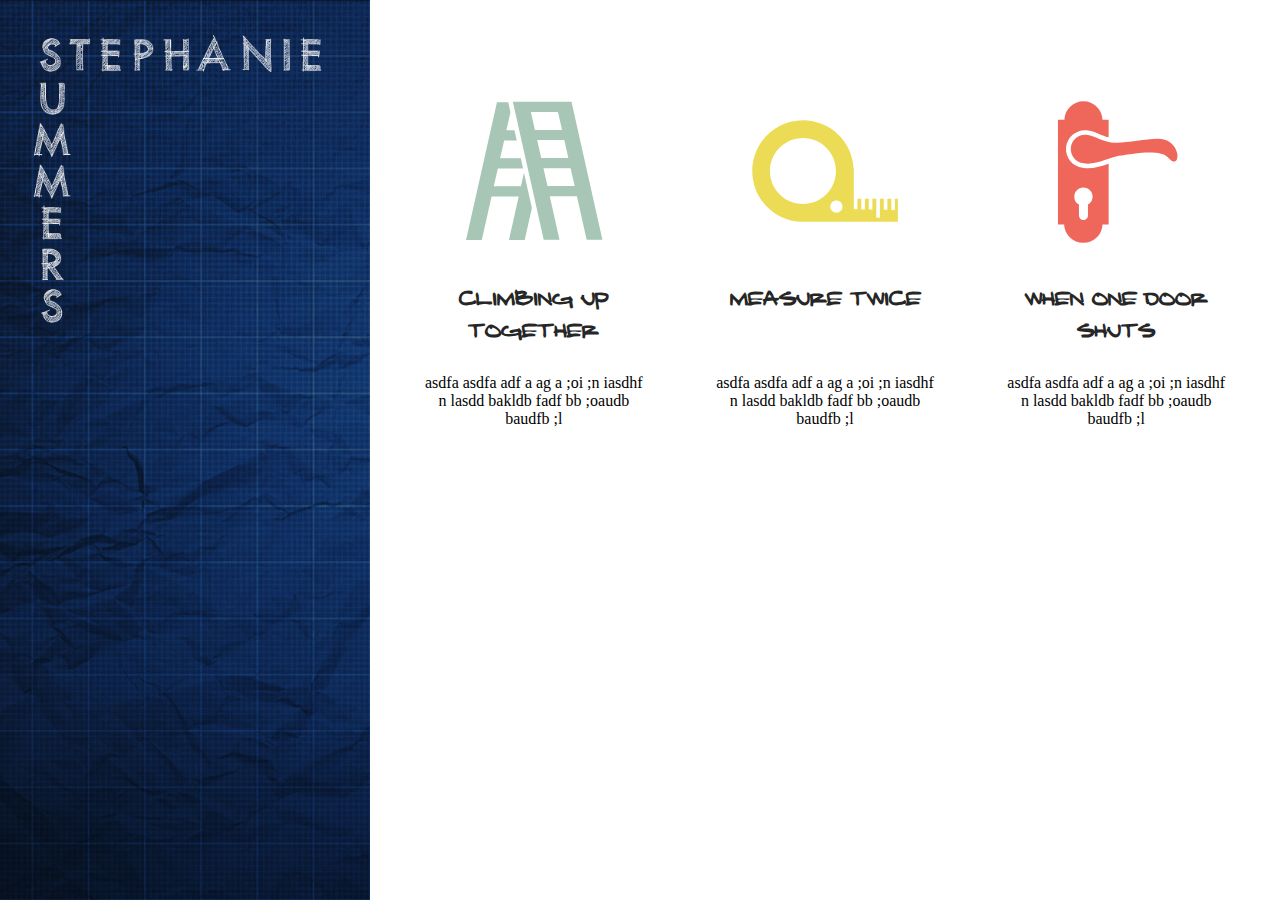
==== index.html @ c5d962e5 "initial" ====
<!DOCTYPE html>
<html lang="en">
  <head>
    <meta charset="utf-8">
    <title>Stephanie Summers Hill</title>
    <link rel="stylesheet" href="style.css">
    <link rel="icon" href="img/favicon.png">
  </head>
  <body>
    <div class="bg"></div>
    <div class="name">
    </div>
    <div class="content-wrapper">
      <div class="content">
        <div class="intro">
        </div>
        <div class="skillz-wrapper">
          <div class="skillz-item">
            <img src="img/ladder.svg"></img>
            <h2>Climbing up together</h2>
            <p>asdfa asdfa adf a ag a ;oi ;n iasdhf n lasdd bakldb fadf bb ;oaudb  baudfb ;l</p>
          </div>
          <div class="skillz-item">
            <img src="img/tape.svg"></img>
            <h2>Measure twice</h2>
            <p>asdfa asdfa adf a ag a ;oi ;n iasdhf n lasdd bakldb fadf bb ;oaudb  baudfb ;l</p>
          </div>
          <div class="skillz-item">
            <img src="img/door.svg"></img>
            <h2>When one door shuts</h2>
            <p>asdfa asdfa adf a ag a ;oi ;n iasdhf n lasdd bakldb fadf bb ;oaudb  baudfb ;l</p>
          </div>
        </div>
      </div>
    </div>
  </body>
</html
---- style.css ----
html, body  {
  width: 100%;
  height: auto;
  padding: 0;
  margin: 0 auto;
  font-size: 16px
}

@font-face {
    font-family: DA;
    src: url(fonts/damnarc.woff);
}

h2  {
  font-family: DA;
  color: #262626;
  font-size: 2rem;
  margin: 0;
  padding-bottom: 1rem;
  flex-grow: 1;
}

.bg  {
  background-image: url('img/bg.jpeg');
  background-position: center center;
  background-size: cover;
  background-repeat : no-repeat;
  height: 100vh;
  width: 100vw;
  padding: 0;
  margin: 0 auto;
  display: inline-block;
  position: fixed;
  z-index: -1;
}

.bg:after {
  content: "";
  position: absolute;
  width: 100vw;
  height: 100vh;
  margin: 0;
  padding: 0;
  top: 0;
  left: 0;
  background: #000000;
  opacity: .45;
}

.name {
  position: fixed;
  z-index: 999;
  top: 2rem;
  left: 2rem;
  background-image: url('img/name.png');
  background-repeat: no-repeat;
  background-size: 100%;
  height: 300px;
  width: 300px;
}

.content-wrapper  {
  width: 100%;
  padding: 0 0 0 370px;
  /* max-width: 1200px; */
  margin: 0 auto;
  box-sizing: border-box;
}

.content  {
  margin: 0 auto;
  padding: 2rem 0;
  background: #fff;
  min-height: 100vh;
  box-sizing: border-box;
}

.intro  {

}

.skillz-wrapper {
  display: flex;
  flex-direction: row;
  justify-content: center;
  flex-wrap: wrap;
}

.skillz-item  {
  width: 32%;
  margin: 0;
  padding: 2rem;
  box-sizing: border-box;
  text-align: center;
  display: flex;
  flex-direction: column;
}

.skillz-item img  {
  padding: 2rem;
  width: 150px;
  height: auto;
  margin: 0 auto;
  text-align: center;
}
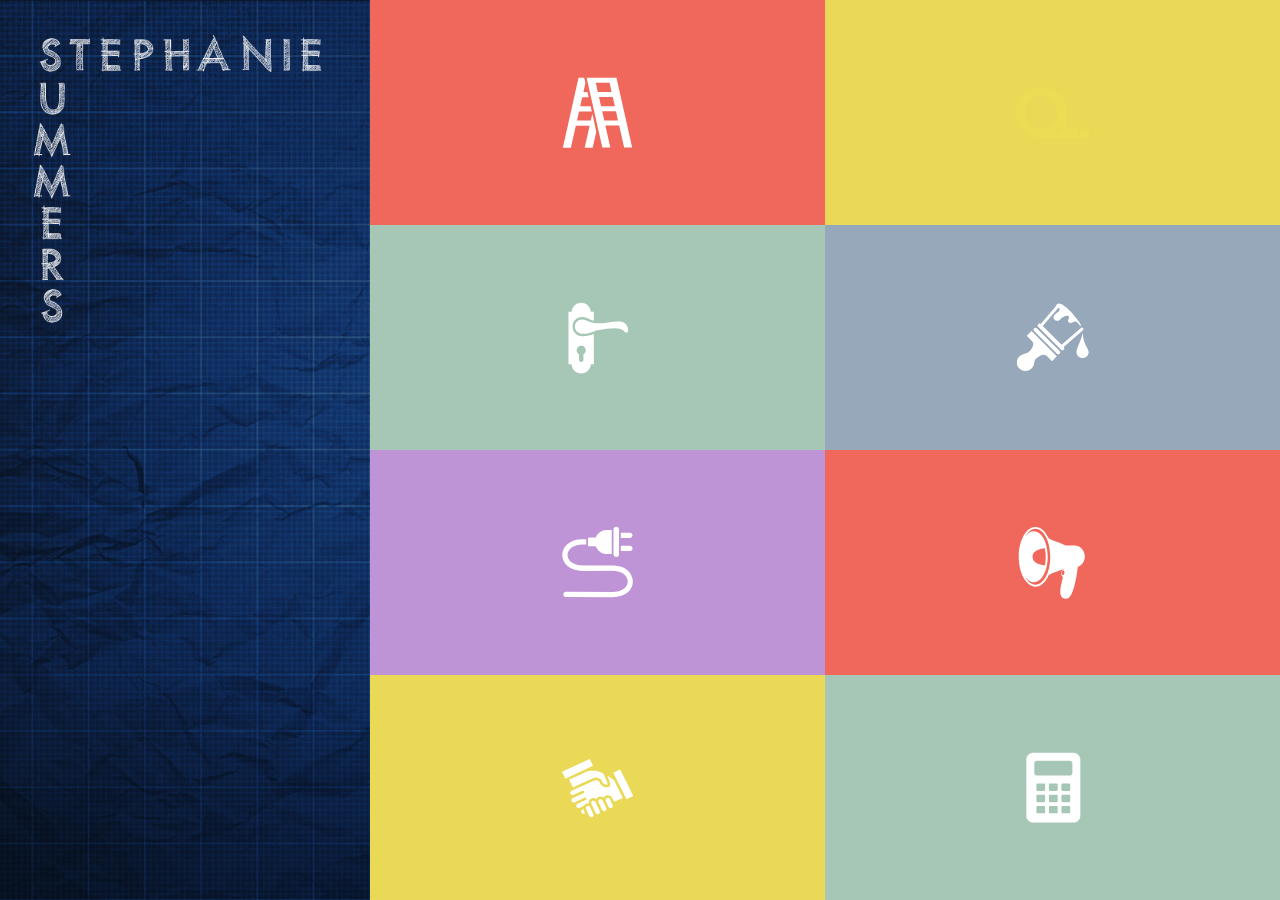
==== commit e3f77b65: "design" ====
--- a/index.html
+++ b/index.html
@@ -5,6 +5,7 @@
     <title>Stephanie Summers Hill</title>
     <link rel="stylesheet" href="style.css">
     <link rel="icon" href="img/favicon.png">
+    <link href="https://fonts.googleapis.com/css?family=Source+Sans+Pro:300,400" rel="stylesheet">
   </head>
   <body>
     <div class="bg"></div>
@@ -16,19 +17,76 @@
         </div>
         <div class="skillz-wrapper">
           <div class="skillz-item">
-            <img src="img/ladder.svg"></img>
-            <h2>Climbing up together</h2>
-            <p>asdfa asdfa adf a ag a ;oi ;n iasdhf n lasdd bakldb fadf bb ;oaudb  baudfb ;l</p>
+            <div class="skillz-item-wrapper" style="background: #f0675b;">
+              <img src="img/ladder.svg"></img>
+              <div class="skillz-item-content" style="background: #f0675b;">
+                <h2>Climbing up together</h2>
+                <p>In a customer facing role its so important not to forget your team! I look forward to working hard and collaborating with each part of the Design Foundry team.</p>
+              </div>
+            </div>
           </div>
           <div class="skillz-item">
-            <img src="img/tape.svg"></img>
-            <h2>Measure twice</h2>
-            <p>asdfa asdfa adf a ag a ;oi ;n iasdhf n lasdd bakldb fadf bb ;oaudb  baudfb ;l</p>
+            <div class="skillz-item-wrapper" style="background: #e9d956;">
+              <img src="img/tape.svg"></img>
+              <div class="skillz-item-content" style="background: #e9d956;">
+                <h2>Measure Twice</h2>
+                <p>I pride myself on taking copious notes and asking questions about small details. In events some people won’t even notice the tiny things, but they are a huge part of what brings it all together.</p>
+              </div>
+            </div>
           </div>
           <div class="skillz-item">
-            <img src="img/door.svg"></img>
-            <h2>When one door shuts</h2>
-            <p>asdfa asdfa adf a ag a ;oi ;n iasdhf n lasdd bakldb fadf bb ;oaudb  baudfb ;l</p>
+            <div class="skillz-item-wrapper" style="background: #a7c7b6;">
+              <img src="img/door.svg"></img>
+              <div class="skillz-item-content" style="background: #a7c7b6;">
+                <h2>When one door closes</h2>
+                <p>There are many times when things don’t go as planned; but what’s important is what happens next! Keeping a positive attitude and problem solving on the go are some of my strengths!</p>
+              </div>
+            </div>
+          </div>
+          <div class="skillz-item">
+            <div class="skillz-item-wrapper" style="background: #97a8ba;">
+              <img src="img/brush.svg"></img>
+              <div class="skillz-item-content" style="background: #97a8ba;">
+                <h2>Be bold</h2>
+                <p>The day after I moved into my new DC apartment I painted my bedroom the darkest green I could find. The boldness scared me a little, but I love to take a risk creatively! (It paid off!)</p>
+              </div>
+            </div>
+          </div>
+          <div class="skillz-item">
+            <div class="skillz-item-wrapper" style="background: #be94d6;">
+              <img src="img/cord.svg"></img>
+              <div class="skillz-item-content" style="background: #be94d6;">
+                <h2 style="text-decoration: line-through;">Failing to Prepare</h2>
+                <p>I naturally think three steps ahead. When I worked for ASP things always needed adjusting and working that into your timeline and supplies helped keep things on track.</p>
+              </div>
+            </div>
+          </div>
+          <div class="skillz-item">
+            <div class="skillz-item-wrapper" style="background: #f0675b;">
+              <img src="img/megaphone.svg"></img>
+              <div class="skillz-item-content" style="background: #f0675b;">
+                <h2>Communication is art</h2>
+                <p>I feel listening is just as important as asking questions. When working with #TeamDF or #DFclients ; ) I will work hard to keep the lines of communication open to ensure every detail is double checked and on point.</p>
+              </div>
+            </div>
+          </div>
+          <div class="skillz-item">
+            <div class="skillz-item-wrapper" style="background: #e9d956;">
+              <img src="img/shake.svg"></img>
+              <div class="skillz-item-content" style="background: #e9d956;">
+                <h2>Relationships are the Reason</h2>
+                <p>Hospitality is all about relationships. You cannot design an event without truly understanding your client. It would be a delight to attend networking events and represent #TeamDF and “our” marvelous work.</p>
+              </div>
+            </div>
+          </div>
+          <div class="skillz-item">
+            <div class="skillz-item-wrapper" style="background: #a7c7b6;">
+              <img src="img/calculator.svg"></img>
+              <div class="skillz-item-content" style="background: #a7c7b6;">
+                <h2>Budgets are the new black</h2>
+                <p>No one wants to talk money,  but scheduling for the unexpected and making sure the client feels value in their event while keeping a detailed budget can help make budgets a lighter topic. I know the importance of staying on budget and keeping a client informed along the way.</p>
+              </div>
+            </div>
           </div>
         </div>
       </div>
--- a/style.css
+++ b/style.css
@@ -13,11 +13,20 @@
 
 h2  {
   font-family: DA;
-  color: #262626;
+  color: #fff;
   font-size: 2rem;
   margin: 0;
   padding-bottom: 1rem;
+}
+
+p  {
+  font-family: Source Sans Pro, sans-serif;
+  color: #fff;
+  font-size: 1rem;
+  margin: 0;
+  padding-bottom: 1rem;
   flex-grow: 1;
+  /* font-weight: 300; */
 }
 
 .bg  {
@@ -69,7 +78,7 @@
 
 .content  {
   margin: 0 auto;
-  padding: 2rem 0;
+  /* padding: 2rem 0; */
   background: #fff;
   min-height: 100vh;
   box-sizing: border-box;
@@ -82,24 +91,64 @@
 .skillz-wrapper {
   display: flex;
   flex-direction: row;
-  justify-content: center;
+  justify-content: space-between;
   flex-wrap: wrap;
 }
 
 .skillz-item  {
-  width: 32%;
+  /* width: 32%; */
   margin: 0;
-  padding: 2rem;
+  /* padding: 2rem; */
   box-sizing: border-box;
   text-align: center;
   display: flex;
   flex-direction: column;
+  width: auto;
+  width: 50%;
 }
 
-.skillz-item img  {
+.skillz-item-wrapper {
+  /* background: #a7c7b6; */
+  width: 100%;
+  height: 25vh;
+  display: flex;
+  justify-content: center;
+  align-items: center;
+  position: relative;
+  transition: all .2s ease-in-out;
+}
+
+.skillz-item-wrapper img  {
   padding: 2rem;
-  width: 150px;
+  max-width: 50%;
+  max-height: 75px;
   height: auto;
   margin: 0 auto;
   text-align: center;
+  opacity: 1;
+  transition: all .2s ease-in-out;
 }
+
+.skillz-item-content {
+  position: absolute;
+  width: 100%;
+  padding: 2rem;
+  box-sizing: border-box;
+  height: 100%;
+  top: 50%;
+  left: 0;
+  transform: translate(0,-50%);
+  opacity: 0;
+  transition: all .2s ease-in-out;
+  text-align: left;
+}
+
+.skillz-item:hover > .skillz-item-wrapper img {
+  opacity: 0;
+  /* transform: rotateY(180deg); */
+}
+
+.skillz-item-wrapper:hover > .skillz-item-content {
+  opacity: 1;
+  /* transform: rotateX(0deg); */
+}
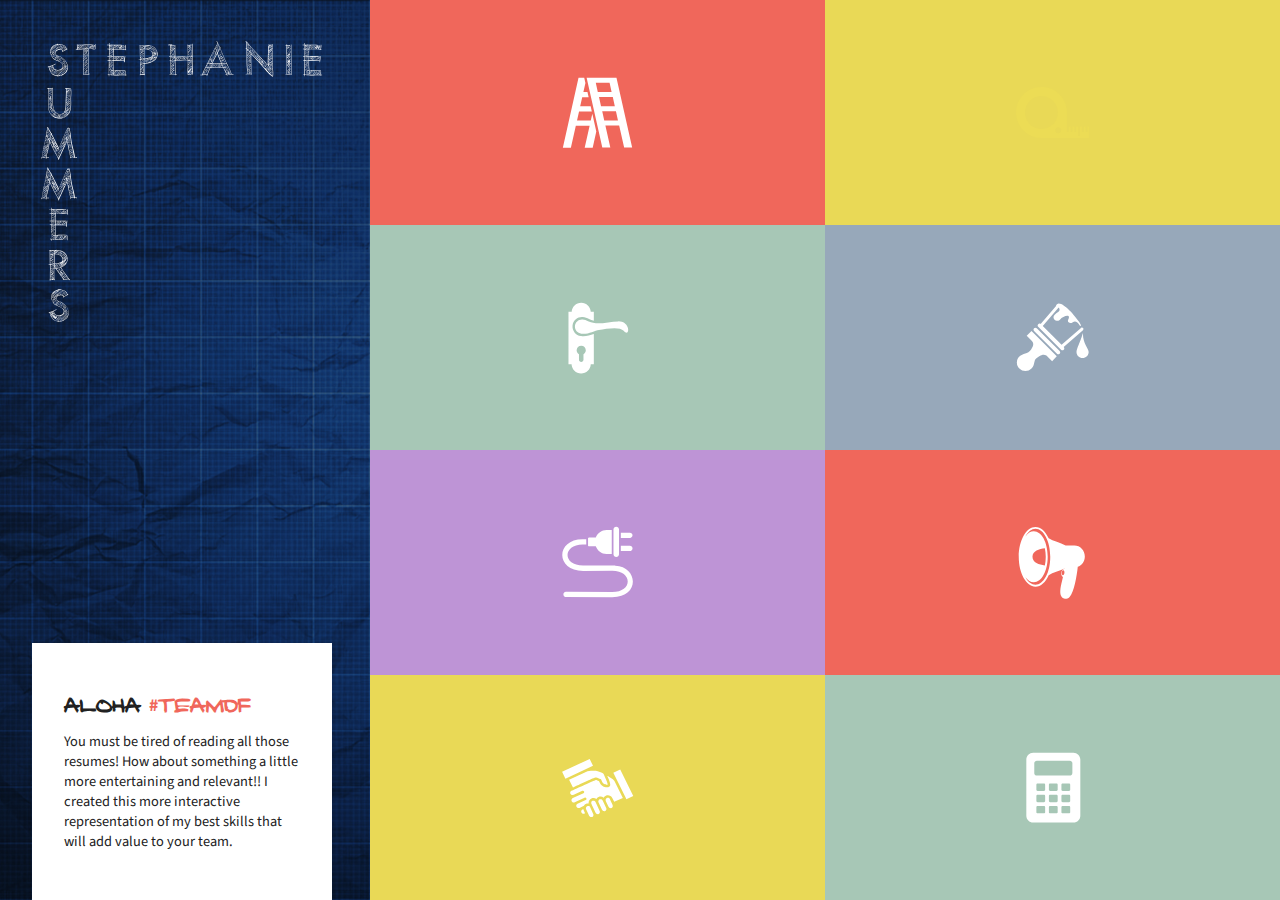
==== commit bb22b1fa: "more stuff" ====
--- a/index.html
+++ b/index.html
@@ -5,16 +5,19 @@
     <title>Stephanie Summers Hill</title>
     <link rel="stylesheet" href="style.css">
     <link rel="icon" href="img/favicon.png">
-    <link href="https://fonts.googleapis.com/css?family=Source+Sans+Pro:300,400" rel="stylesheet">
+    <link href="https://fonts.googleapis.com/css?family=Source+Sans+Pro:300,400,600" rel="stylesheet">
   </head>
   <body>
     <div class="bg"></div>
     <div class="name">
     </div>
+    <div class="intro-wrapper">
+      <div class="intro">
+        <h2>Aloha <a href="https://foundrycrew.com" target="_blank" style="color: #f0675b; text-decoration: none;"><span style="font-family: Source Sans Pro, sans-serif; font-size: .55em;">#</span>TeamDF</a></h2><p>You must be tired of reading all those resumes! How about something a little more entertaining and relevant!! I created this more interactive representation of my best skills that will add value to your team.</p>
+      </div>
+    </div>
     <div class="content-wrapper">
       <div class="content">
-        <div class="intro">
-        </div>
         <div class="skillz-wrapper">
           <div class="skillz-item">
             <div class="skillz-item-wrapper" style="background: #f0675b;">
--- a/style.css
+++ b/style.css
@@ -16,16 +16,16 @@
   color: #fff;
   font-size: 2rem;
   margin: 0;
-  padding-bottom: 1rem;
+  padding-bottom: .5rem;
 }
 
 p  {
   font-family: Source Sans Pro, sans-serif;
   color: #fff;
-  font-size: 1rem;
+  font-size: .9rem;
   margin: 0;
-  padding-bottom: 1rem;
-  flex-grow: 1;
+  /* padding-bottom: 1rem; */
+  /* flex-grow: 1; */
   /* font-weight: 300; */
 }
 
@@ -61,11 +61,42 @@
   z-index: 999;
   top: 2rem;
   left: 2rem;
-  background-image: url('img/name.png');
+  background-image: url('img/name.svg');
   background-repeat: no-repeat;
   background-size: 100%;
   height: 300px;
   width: 300px;
+}
+
+.intro-wrapper  {
+  position: fixed;
+  z-index: 1000;
+  bottom: 0;
+  left: 2rem;
+  width: 300px;
+  height: auto;
+  background: #fff;
+}
+
+.intro  {
+  display: flex;
+  flex-direction: column;
+  padding: 3rem 2rem;
+  margin: 0 auto;
+  text-align: left;
+}
+
+.intro  h2, .intro  p {
+  color: #212121;
+  line-height: 1.25rem;
+}
+
+.intro  h2  {
+  padding-bottom: 1rem;
+}
+
+.intro a:hover  {
+  opacity: .5;
 }
 
 .content-wrapper  {
@@ -132,7 +163,7 @@
 .skillz-item-content {
   position: absolute;
   width: 100%;
-  padding: 2rem;
+  padding: .25rem 2rem;
   box-sizing: border-box;
   height: 100%;
   top: 50%;
@@ -141,6 +172,9 @@
   opacity: 0;
   transition: all .2s ease-in-out;
   text-align: left;
+  display: flex;
+  flex-direction: column;
+  justify-content: center;
 }
 
 .skillz-item:hover > .skillz-item-wrapper img {
@@ -152,3 +186,183 @@
   opacity: 1;
   /* transform: rotateX(0deg); */
 }
+
+@media (max-width: 1100px) {
+
+  h2  {
+    font-family: DA;
+    color: #fff;
+    font-size: 2rem;
+    margin: 0;
+    padding-bottom: .5rem;
+  }
+
+  p  {
+    font-family: Source Sans Pro, sans-serif;
+    color: #fff;
+    font-size: .9rem;
+    margin: 0;
+    /* padding-bottom: 1rem; */
+    /* flex-grow: 1; */
+    /* font-weight: 300; */
+  }
+
+  .bg  {
+    background-image: url('img/bg.jpeg');
+    background-position: center center;
+    background-size: cover;
+    background-repeat : no-repeat;
+    height: 100%;
+    width: 100%;
+    padding: 0;
+    margin: 0 auto;
+    display: inline-block;
+    position: fixed;
+    z-index: -1;
+  }
+
+  .bg:after {
+    content: "";
+    position: absolute;
+    width: 100%;
+    height: 100%;
+    margin: 0;
+    padding: 0;
+    top: 0;
+    left: 0;
+    background: #000000;
+    opacity: .45;
+  }
+
+  .name {
+    position: fixed;
+    z-index: -1;
+    top: 0;
+    left: 0;
+    background-image: url('img/name.svg');
+    background-repeat: no-repeat;
+    background-size: 100%;
+    height: 100%;
+    width: 100%;
+  }
+
+  .intro-wrapper  {
+    position: absolute;
+    z-index: 1000;
+    top: 0;
+    right: 0;
+    left: auto;
+    width: 85%;
+    height: auto;
+    background: #fff;
+  }
+
+  .intro  {
+    display: flex;
+    flex-direction: row;
+    padding: 3rem 2rem;
+    margin: 0 auto;
+    text-align: left;
+  }
+
+  .intro  h2, .intro  p {
+    color: #212121;
+    line-height: 1.25rem;
+  }
+
+  .intro  h2  {
+    padding-bottom: 1rem;
+  }
+
+  .intro a:hover  {
+    opacity: .5;
+  }
+
+  .content-wrapper  {
+    width: 100%;
+    padding: 0 0 0 370px;
+    /* max-width: 1200px; */
+    margin: 0 auto;
+    box-sizing: border-box;
+  }
+
+  .content  {
+    margin: 0 auto;
+    /* padding: 2rem 0; */
+    background: #fff;
+    min-height: 100vh;
+    box-sizing: border-box;
+  }
+
+  .intro  {
+
+  }
+
+  .skillz-wrapper {
+    display: flex;
+    flex-direction: row;
+    justify-content: space-between;
+    flex-wrap: wrap;
+  }
+
+  .skillz-item  {
+    /* width: 32%; */
+    margin: 0;
+    /* padding: 2rem; */
+    box-sizing: border-box;
+    text-align: center;
+    display: flex;
+    flex-direction: column;
+    width: auto;
+    width: 50%;
+  }
+
+  .skillz-item-wrapper {
+    /* background: #a7c7b6; */
+    width: 100%;
+    height: 25vh;
+    display: flex;
+    justify-content: center;
+    align-items: center;
+    position: relative;
+    transition: all .2s ease-in-out;
+  }
+
+  .skillz-item-wrapper img  {
+    padding: 2rem;
+    max-width: 50%;
+    max-height: 75px;
+    height: auto;
+    margin: 0 auto;
+    text-align: center;
+    opacity: 1;
+    transition: all .2s ease-in-out;
+  }
+
+  .skillz-item-content {
+    position: absolute;
+    width: 100%;
+    padding: .25rem 2rem;
+    box-sizing: border-box;
+    height: 100%;
+    top: 50%;
+    left: 0;
+    transform: translate(0,-50%);
+    opacity: 0;
+    transition: all .2s ease-in-out;
+    text-align: left;
+    display: flex;
+    flex-direction: column;
+    justify-content: center;
+  }
+
+  .skillz-item:hover > .skillz-item-wrapper img {
+    opacity: 0;
+    /* transform: rotateY(180deg); */
+  }
+
+  .skillz-item-wrapper:hover > .skillz-item-content {
+    opacity: 1;
+    /* transform: rotateX(0deg); */
+  }
+}
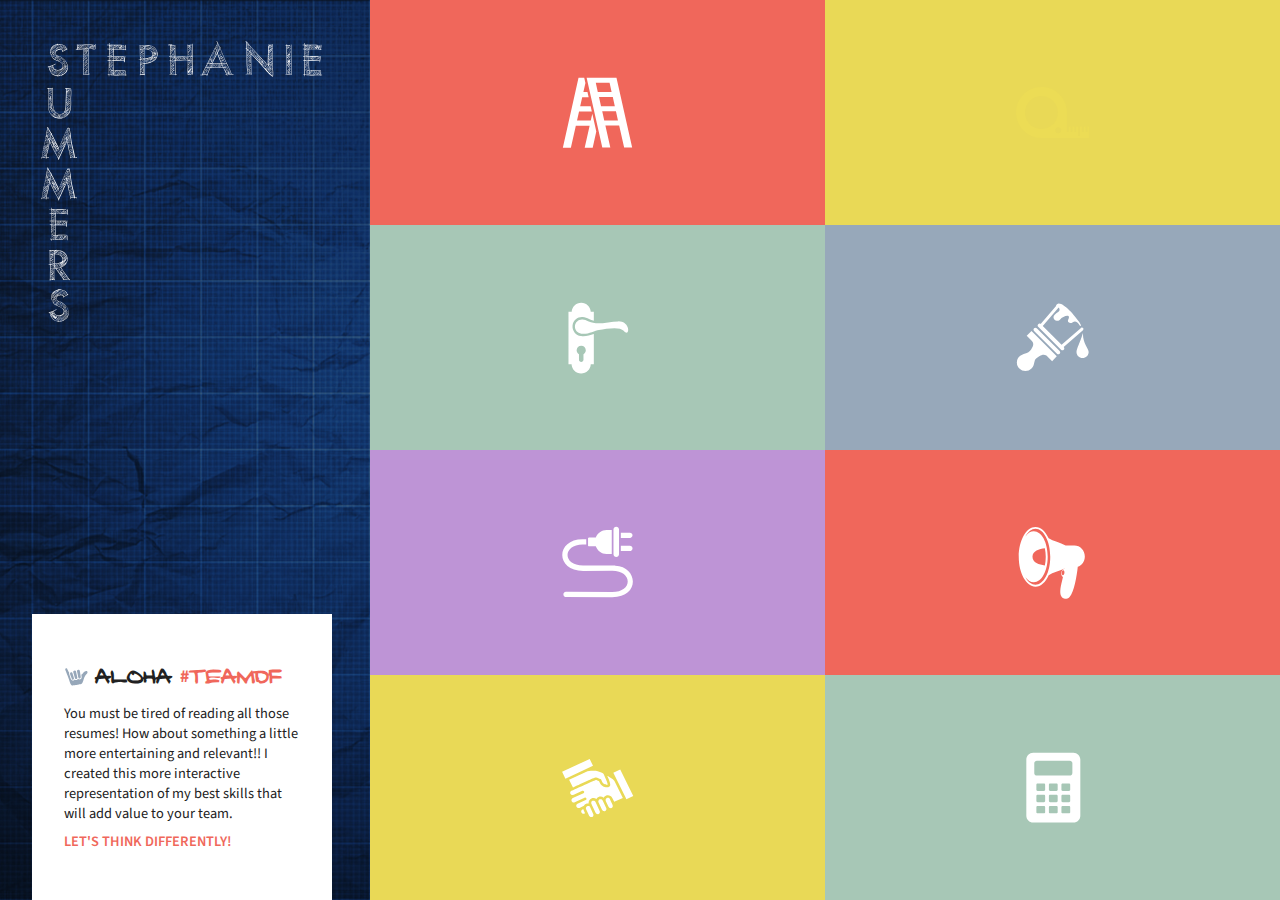
==== commit e6cb40fc: "finisher" ====
--- a/index.html
+++ b/index.html
@@ -13,7 +13,7 @@
     </div>
     <div class="intro-wrapper">
       <div class="intro">
-        <h2>Aloha <a href="https://foundrycrew.com" target="_blank" style="color: #f0675b; text-decoration: none;"><span style="font-family: Source Sans Pro, sans-serif; font-size: .55em;">#</span>TeamDF</a></h2><p>You must be tired of reading all those resumes! How about something a little more entertaining and relevant!! I created this more interactive representation of my best skills that will add value to your team.</p>
+        <h2 style="display: inline-block;"><img style="width: 25px; vertical-align: middle; padding-right: 6px;" src="img/shaka.svg">Aloha <a href="https://foundrycrew.com" target="_blank" style="color: #f0675b; text-decoration: none;"><span style="font-family: Source Sans Pro, sans-serif; font-size: .55em;">#</span>TeamDF</a></h2><p>You must be tired of reading all those resumes! How about something a little more entertaining and relevant!! I created this more interactive representation of my best skills that will add value to your team. <a href="tel:1-410-967-0870" style="font-weight: 600; padding-top: .5rem; display: block; text-transform: uppercase; color: #f0675b; text-decoration: none;">Let's think differently!</a></p>
       </div>
     </div>
     <div class="content-wrapper">
--- a/style.css
+++ b/style.css
@@ -249,12 +249,16 @@
   .intro-wrapper  {
     position: absolute;
     z-index: 1000;
-    top: 0;
+    top: 9rem;
     right: 0;
     left: auto;
-    width: 85%;
+    bottom: auto;
+    width: 80%;
     height: auto;
+    padding: 2rem;
+    box-sizing: border-box;
     background: #fff;
+    z-index: 10;
   }
 
   .intro  {
@@ -263,14 +267,17 @@
     padding: 3rem 2rem;
     margin: 0 auto;
     text-align: left;
+    flex-direction: column;
   }
 
   .intro  h2, .intro  p {
     color: #212121;
-    line-height: 1.25rem;
+    line-height: 2.5rem;
+    font-size: 1.75rem;
   }
 
   .intro  h2  {
+    font-size: 3rem;
     padding-bottom: 1rem;
   }
 
@@ -280,10 +287,13 @@
 
   .content-wrapper  {
     width: 100%;
-    padding: 0 0 0 370px;
+    padding: 0;
     /* max-width: 1200px; */
     margin: 0 auto;
     box-sizing: border-box;
+    padding-top: 105%;
+    position: relative;
+    z-index: 999;
   }
 
   .content  {
@@ -294,10 +304,6 @@
     box-sizing: border-box;
   }
 
-  .intro  {
-
-  }
-
   .skillz-wrapper {
     display: flex;
     flex-direction: row;
@@ -306,58 +312,48 @@
   }
 
   .skillz-item  {
-    /* width: 32%; */
-    margin: 0;
-    /* padding: 2rem; */
-    box-sizing: border-box;
-    text-align: center;
+    width: 100%;
+  }
+
+  .skillz-item-wrapper {
     display: flex;
     flex-direction: column;
-    width: auto;
-    width: 50%;
-  }
-
-  .skillz-item-wrapper {
-    /* background: #a7c7b6; */
-    width: 100%;
-    height: 25vh;
-    display: flex;
-    justify-content: center;
-    align-items: center;
+    height: auto;
+  }
+
+  .skillz-item-wrapper img  {
+    padding: 0;
+    padding-top: 4rem;
+    max-width: none;
+    max-height: none;
+    height: 130px;
+  }
+
+  .skillz-item-content {
     position: relative;
-    transition: all .2s ease-in-out;
-  }
-
-  .skillz-item-wrapper img  {
+    box-sizing: border-box;
+    width: 80%;
+    opacity: 1;
     padding: 2rem;
-    max-width: 50%;
-    max-height: 75px;
-    height: auto;
-    margin: 0 auto;
+    padding-bottom: 4rem;
+    transform: none;
     text-align: center;
+  }
+
+  .skillz-item-content h2 {
+    font-size: 3rem;
+    padding: 0;
+    margin: 0;
+    padding-top: 0;
+  }
+
+  .skillz-item-content  p {
+    font-size: 1.75rem;
+    line-height: 2.5rem;
+  }
+
+  .skillz-item:hover > .skillz-item-wrapper img {
     opacity: 1;
-    transition: all .2s ease-in-out;
-  }
-
-  .skillz-item-content {
-    position: absolute;
-    width: 100%;
-    padding: .25rem 2rem;
-    box-sizing: border-box;
-    height: 100%;
-    top: 50%;
-    left: 0;
-    transform: translate(0,-50%);
-    opacity: 0;
-    transition: all .2s ease-in-out;
-    text-align: left;
-    display: flex;
-    flex-direction: column;
-    justify-content: center;
-  }
-
-  .skillz-item:hover > .skillz-item-wrapper img {
-    opacity: 0;
     /* transform: rotateY(180deg); */
   }
 
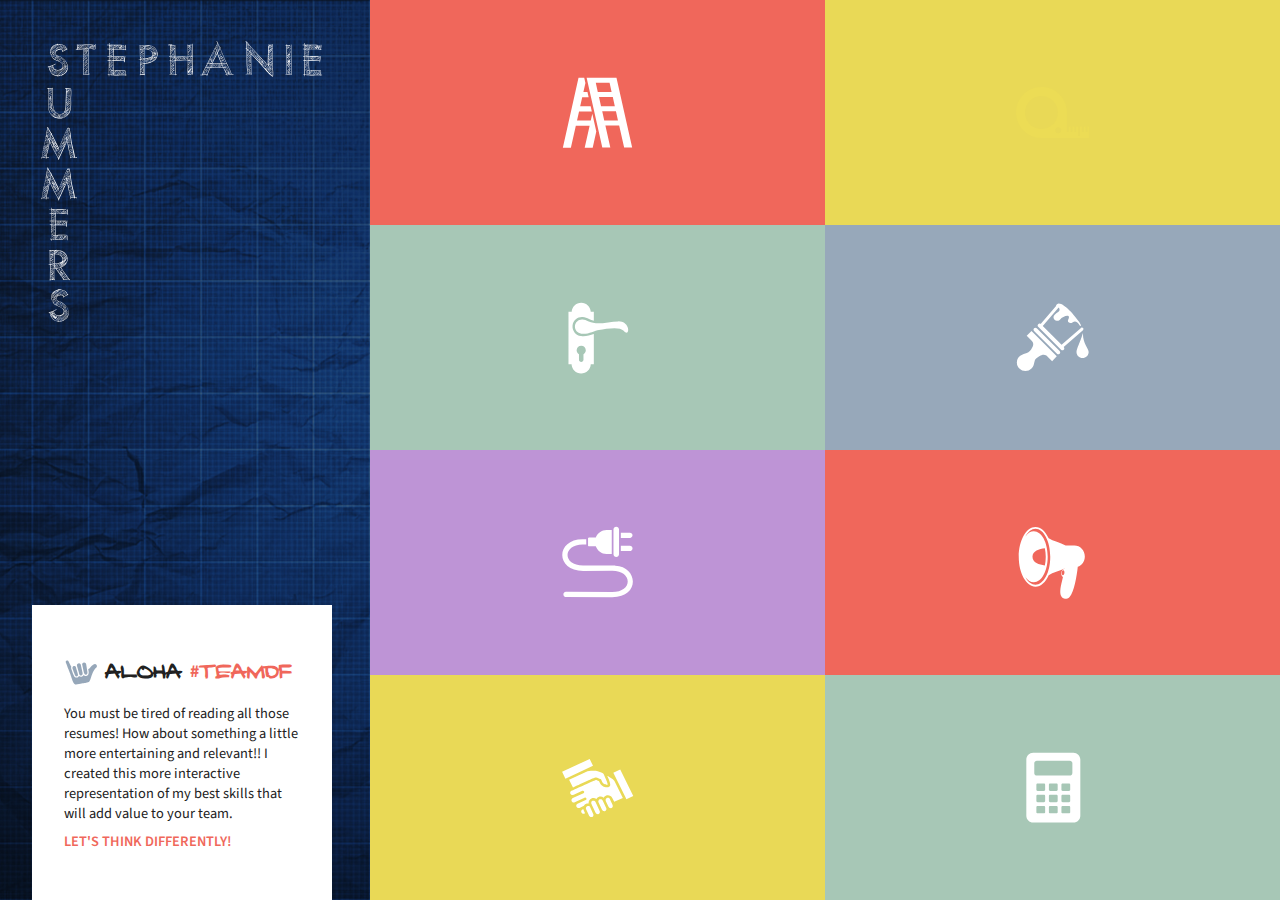
==== commit ff799c36: "shaka" ====
--- a/index.html
+++ b/index.html
@@ -13,7 +13,7 @@
     </div>
     <div class="intro-wrapper">
       <div class="intro">
-        <h2 style="display: inline-block;"><img style="width: 25px; vertical-align: middle; padding-right: 6px;" src="img/shaka.svg">Aloha <a href="https://foundrycrew.com" target="_blank" style="color: #f0675b; text-decoration: none;"><span style="font-family: Source Sans Pro, sans-serif; font-size: .55em;">#</span>TeamDF</a></h2><p>You must be tired of reading all those resumes! How about something a little more entertaining and relevant!! I created this more interactive representation of my best skills that will add value to your team. <a href="tel:1-410-967-0870" style="font-weight: 600; padding-top: .5rem; display: block; text-transform: uppercase; color: #f0675b; text-decoration: none;">Let's think differently!</a></p>
+        <h2 style="display: inline-block;"><img style="width: 35px; vertical-align: middle; padding-right: 6px;" src="img/shaka.svg">Aloha <a href="https://foundrycrew.com" target="_blank" style="color: #f0675b; text-decoration: none;"><span style="font-family: Source Sans Pro, sans-serif; font-size: .55em;">#</span>TeamDF</a></h2><p>You must be tired of reading all those resumes! How about something a little more entertaining and relevant!! I created this more interactive representation of my best skills that will add value to your team. <a href="tel:1-410-967-0870" style="font-weight: 600; padding-top: .5rem; display: block; text-transform: uppercase; color: #f0675b; text-decoration: none;">Let's think differently!</a></p>
       </div>
     </div>
     <div class="content-wrapper">
--- a/style.css
+++ b/style.css
@@ -192,7 +192,7 @@
   h2  {
     font-family: DA;
     color: #fff;
-    font-size: 2rem;
+    font-size: 4.5rem;
     margin: 0;
     padding-bottom: .5rem;
   }
@@ -200,7 +200,7 @@
   p  {
     font-family: Source Sans Pro, sans-serif;
     color: #fff;
-    font-size: .9rem;
+    font-size: 2.5rem;
     margin: 0;
     /* padding-bottom: 1rem; */
     /* flex-grow: 1; */
@@ -249,7 +249,7 @@
   .intro-wrapper  {
     position: absolute;
     z-index: 1000;
-    top: 9rem;
+    top: 12rem;
     right: 0;
     left: auto;
     bottom: auto;
@@ -272,12 +272,12 @@
 
   .intro  h2, .intro  p {
     color: #212121;
-    line-height: 2.5rem;
-    font-size: 1.75rem;
+    line-height: 3.5rem;
+    font-size: 2.75rem;
   }
 
   .intro  h2  {
-    font-size: 3rem;
+    font-size: 5rem;
     padding-bottom: 1rem;
   }
 
@@ -341,15 +341,15 @@
   }
 
   .skillz-item-content h2 {
-    font-size: 3rem;
+    font-size: 4.5rem;
     padding: 0;
     margin: 0;
     padding-top: 0;
   }
 
   .skillz-item-content  p {
-    font-size: 1.75rem;
-    line-height: 2.5rem;
+    font-size: 2.5rem;
+    line-height: 3.5rem;
   }
 
   .skillz-item:hover > .skillz-item-wrapper img {
